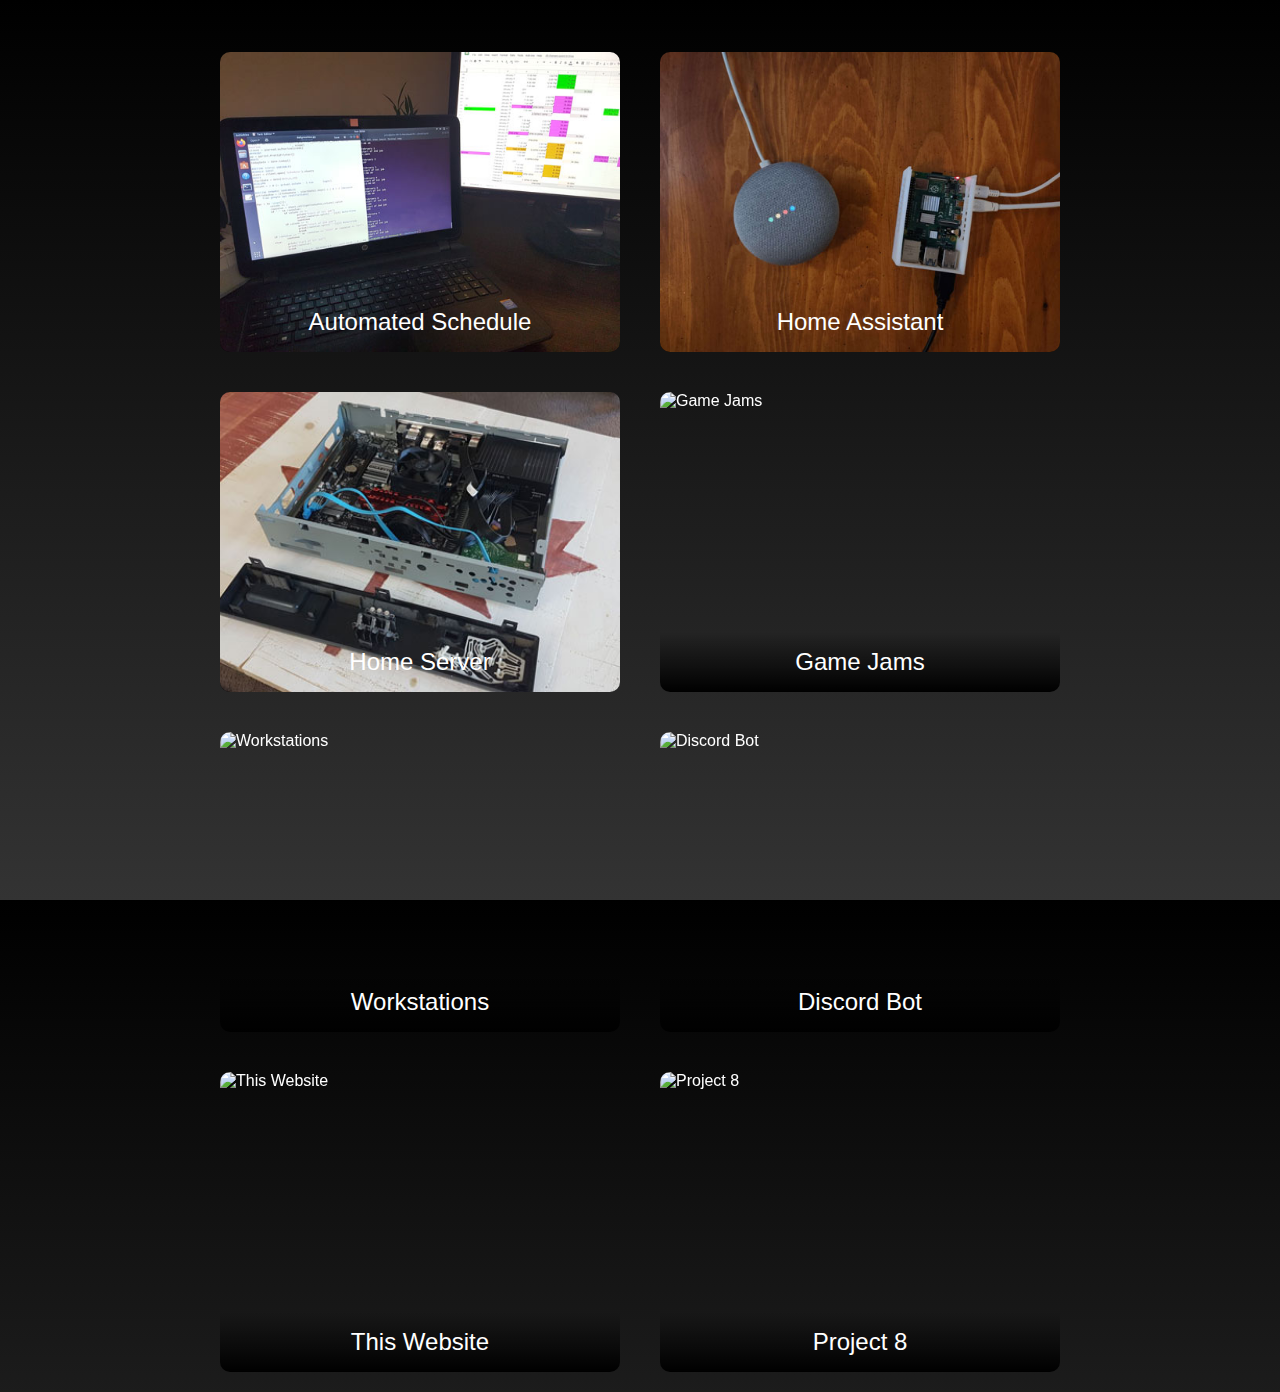
==== index.html @ 2e7d4e47 "Update index.html" ====
<!DOCTYPE html>
<html lang="en">
<head>
  <meta charset="UTF-8">
  <title>Personal Portfolio</title>
  <link rel="stylesheet" href="style.css">
</head>
<body>
  <header>
  </header>
  <main>
    <section class="project-tiles">
      <div class="tile" id="tile1">
        <img src="images/automatedschedule.jpg" alt="Automated Schedule">
        <p class="project-title">Automated Schedule</p>
        <div class="stacks">
          <img src="https://upload.wikimedia.org/wikipedia/commons/3/30/Google_Sheets_logo_%282014-2020%29.svg" alt="📗"> Google Sheets<br>
          <img src="https://upload.wikimedia.org/wikipedia/commons/thumb/6/6a/JavaScript-logo.png/600px-JavaScript-logo.png" alt="🇯🇸"> JavaScript
        </div>
      </div>
      <div class="tile" id="tile2">
        <img src="images/homeassistant.jpg" alt="Home Assistant">
        <p class="project-title">Home Assistant</p>
        <div class="stacks">
          <img src="https://upload.wikimedia.org/wikipedia/fr/3/3b/Raspberry_Pi_logo.svg" alt="🏮"> RPI<br>
          <img src="https://upload.wikimedia.org/wikipedia/commons/thumb/c/c3/Python-logo-notext.svg/1200px-Python-logo-notext.svg.png" alt="🐍"> Python
        </div>
      </div>
      <div class="typewriter hidden">
          <h1 id="weather-info">"Goodmorning sir. The current weather is cloudy, 23 degrees."</h1>
        </div>
      <div class="tile" id="tile3">
        <img src="images/server.jpg" alt="Server">
        <p class="project-title">Home Server</p>
        <div class="stacks">
          <img src="[data-uri]" alt="🛠️"/> PcPartPicker<br>
          <img src="https://static-00.iconduck.com/assets.00/wireguard-icon-2048x2048-6w5jtt33.png" alt="WireGuard"/> WireGuard
        </div>
      </div>
      </div>
      <div class="tile" id="tile4">
        <img src="https://pbs.twimg.com/profile_images/949787136030539782/LnRrYf6e.jpg" alt="Game Jams">
        <p class="project-title">Game Jams</p>
        <div class="stacks">
          <img src="https://upload.wikimedia.org/wikipedia/commons/thumb/c/c6/Unity_Hub_Logo.png/601px-Unity_Hub_Logo.png" alt="🎮"> Unity<br>
          <img src="https://upload.wikimedia.org/wikipedia/commons/thumb/0/0c/Blender_logo_no_text.svg/768px-Blender_logo_no_text.svg.png" alt="🎨"> Blender<br>
          <img src="https://upload.wikimedia.org/wikipedia/commons/thumb/0/0d/C_Sharp_wordmark.svg/512px-C_Sharp_wordmark.svg.png" alt="🇨✂️"> C#
        </div>
      </div>
      <div class="tile" id="tile5">
        <img src="https://pbs.twimg.com/profile_images/949787136030539782/LnRrYf6e.jpg" alt="Workstations">
        <p class="project-title">Workstations</p>
        <div class="stacks">
          <img src="[data-uri]" alt="🛠️"/> PcPartPicker<br>
        </div>
      </div>
      <div class="tile" id="tile6">
        <img src="https://pbs.twimg.com/profile_images/949787136030539782/LnRrYf6e.jpg" alt="Discord Bot">
        <p class="project-title">Discord Bot</p>
        <div class="stacks">
          <img src="https://images.opencollective.com/discordpy/25fb26d/logo/256.png" alt="Discordpy"> discord.py<br>
          <img src="https://upload.wikimedia.org/wikipedia/commons/thumb/9/97/Sqlite-square-icon.svg/2048px-Sqlite-square-icon.svg.png" alt="💾"/> SQLite
        </div>
      </div>
      <div class="tile" id="tile7">
        <img src="https://pbs.twimg.com/profile_images/949787136030539782/LnRrYf6e.jpg" alt="This Website">
        <p class="project-title">This Website</p>
        <div class="stacks">
          <img src="https://upload.wikimedia.org/wikipedia/commons/thumb/6/61/HTML5_logo_and_wordmark.svg/180px-HTML5_logo_and_wordmark.svg.png" alt="HTML"> HTML<br>
          <img src="https://upload.wikimedia.org/wikipedia/commons/thumb/d/d5/CSS3_logo_and_wordmark.svg/180px-CSS3_logo_and_wordmark.svg.png" alt="CSS"> CSS<br>
          <img src="https://upload.wikimedia.org/wikipedia/commons/6/6a/JavaScript-logo.png" alt="JS"> JS
        </div>
      </div>
      <div class="tile" id="tile8">
        <img src="https://pbs.twimg.com/profile_images/949787136030539782/LnRrYf6e.jpg" alt="Project 8">
        <p class="project-title">Project 8</p>
        <div class="stacks">
          <img src="https://upload.wikimedia.org/wikipedia/commons/thumb/c/c6/Unity_Hub_Logo.png/601px-Unity_Hub_Logo.png" alt="🎮"> Unity<br>
          <img src="https://upload.wikimedia.org/wikipedia/commons/thumb/0/0c/Blender_logo_no_text.svg/768px-Blender_logo_no_text.svg.png" alt="🎨"> Blender<br>
          <img src="https://upload.wikimedia.org/wikipedia/commons/thumb/0/0d/C_Sharp_wordmark.svg/512px-C_Sharp_wordmark.svg.png" alt="🇨✂️"> C#
        </div>
      </div>
      <!-- Add more tiles here -->
    </section>
    <section class="game-jams-tiles hidden">
    <div class="tile" id="game1">
        <img src="images/game1.jpg" alt="Game Jam 1">
        <p class="project-title">Game Jam Project 1</p>
    </div>
    <div class="tile" id="game2">
        <img src="images/game2.jpg" alt="Game Jam 2">
      <p class="project-title">Game Jam Project 2</p>
    </div>
    <!-- More tiles for each game jam project -->
    </section>
    <button id="reset-btn" onclick="resetImg()" style="display: none; position: fixed; z-index: 2000; top: 10px; right: 10px;">Reset</button>
  </main>
  <script src="script.js"></script>
</body>
</html>
---- style.css ----
body, html {
  margin: 0;
  padding: 0;
  height: 100%;
  background: linear-gradient(to bottom, #000, #333);
  color: white;
  font-family: Arial, sans-serif;
}

header {
  text-align: center;
  padding: 1em;
}

.project-tiles {
  display: flex;
  flex-wrap: wrap;
  justify-content: center;
  position: relative;
}

.tile {
  position: relative;
  margin: 20px;
  width: 400px;
  height: 300px;
  border-radius: 10px;
  display: flex;
  align-items: flex-end; /* Align children vertically at the bottom */
  justify-content: center; /* Center children horizontally */
  transition: transform 0.3s ease-in-out;
  overflow: hidden; /* Hide the overflowing content */
  background: linear-gradient(to bottom, transparent 0%, transparent 80%, black 100%); /* Overlay at the bottom */
}

.tile img {
  width: 100%;
  height: 100%;
  object-fit: cover;
  filter: blur(0px);
  transition: opacity 0.3s ease-in-out, filter 0.3s ease-in-out !important;
}

.tile.expanded {
  position: absolute;
  filter: blur(5px);
  top: 0;
  left: 50%;
  z-index: 1000;
  width: 400px; /* Reset the width and height */
  height: 300px; 
}

.tile.expanded img {
  object-fit: cover;
  width: 100vw; 
  height: auto;
  transition: all 0.3s;
}

.project-title, .stacks {
  position: absolute;
  width: 100%;
  text-align: center;
  transition: all 0.3s ease;
}

.project-title {
  position: absolute;
  bottom: 0;
  left: 0;
  right: 0;
  font-size: 1.5em;
  text-align: center;
  margin: 0;
  display: flex;
  align-items: center;
  justify-content: center;
  height: 20%; /* Height of the title area at the bottom of the tile */
}

.stacks {
  bottom: 0;
  opacity: 0;
}

.stacks img {
  max-width: 20px; /* Limit image size */
  vertical-align: middle;
  filter: none !important;
}

.expanded .project-title,
.expanded .stacks {
  display: none; /* Hide title and stacks in the expanded view */
}

.tile:hover .project-title {
  bottom: 35%;
}

.tile:hover .stacks {
  opacity: 1;
  bottom: 5%; /* Make text/images slide upwards */
}

.tile:not(.expanded):hover img {
  opacity: 1;
  filter: blur(5px); /* Apply blur to the image when tile is hovered */
  transition: opacity 0.5s ease-in-out;
}

.tile:hover .stacks img {
  filter: none !important;
}

#back-button {
  display: none;
  position: fixed;
  top: 10px;
  left: 10px;
  z-index: 2000; /* Make sure back button appears above expanded tiles */
}

.hidden {
  display: none;
}

.typewriter {
  position: fixed; /* or absolute */
  z-index: 2002; /* any value higher than the highest z-index used in other elements */
  top: 50%;
  left: 50%;
  transform: translate(-50%, -50%);
  width: auto; /* Adjust based on your needs */
  font-size: 2em;
  font-family: 'Courier', monospace;
}

.typewriter h1 {
  margin: 0;
  color: black;
  background-color: white;
  white-space: nowrap;
  border-right: .15em solid black;
  overflow: hidden;
  animation: typing 4.5s steps(61, end), blink-caret .5s step-end infinite;
}

@keyframes typing {
  from { width: 0; } /* Starts from zero */
  to { width: 100%; } /* Goes to 100% of whatever maximum width you've set */
}

@keyframes blink-caret {
  from, to { border-color: transparent; }
  50% { border-color: white; }
}

.container {
  position: relative;
  text-align: center;
  margin-top: 5em;
}
.container img {
  width: 200px;
  height: auto;
  transition: all 0.5s ease;
  margin: 0 10px;
}
.clone {
  position: fixed;
  top: 0;
  left: 0;
  width: 200px;
  height: auto;
  z-index: 10;
  transition: all 0.5s ease;
}
.reset-btn {
  position: fixed;
  top: 10px;
  right: 10px;
  z-index: 11;
}
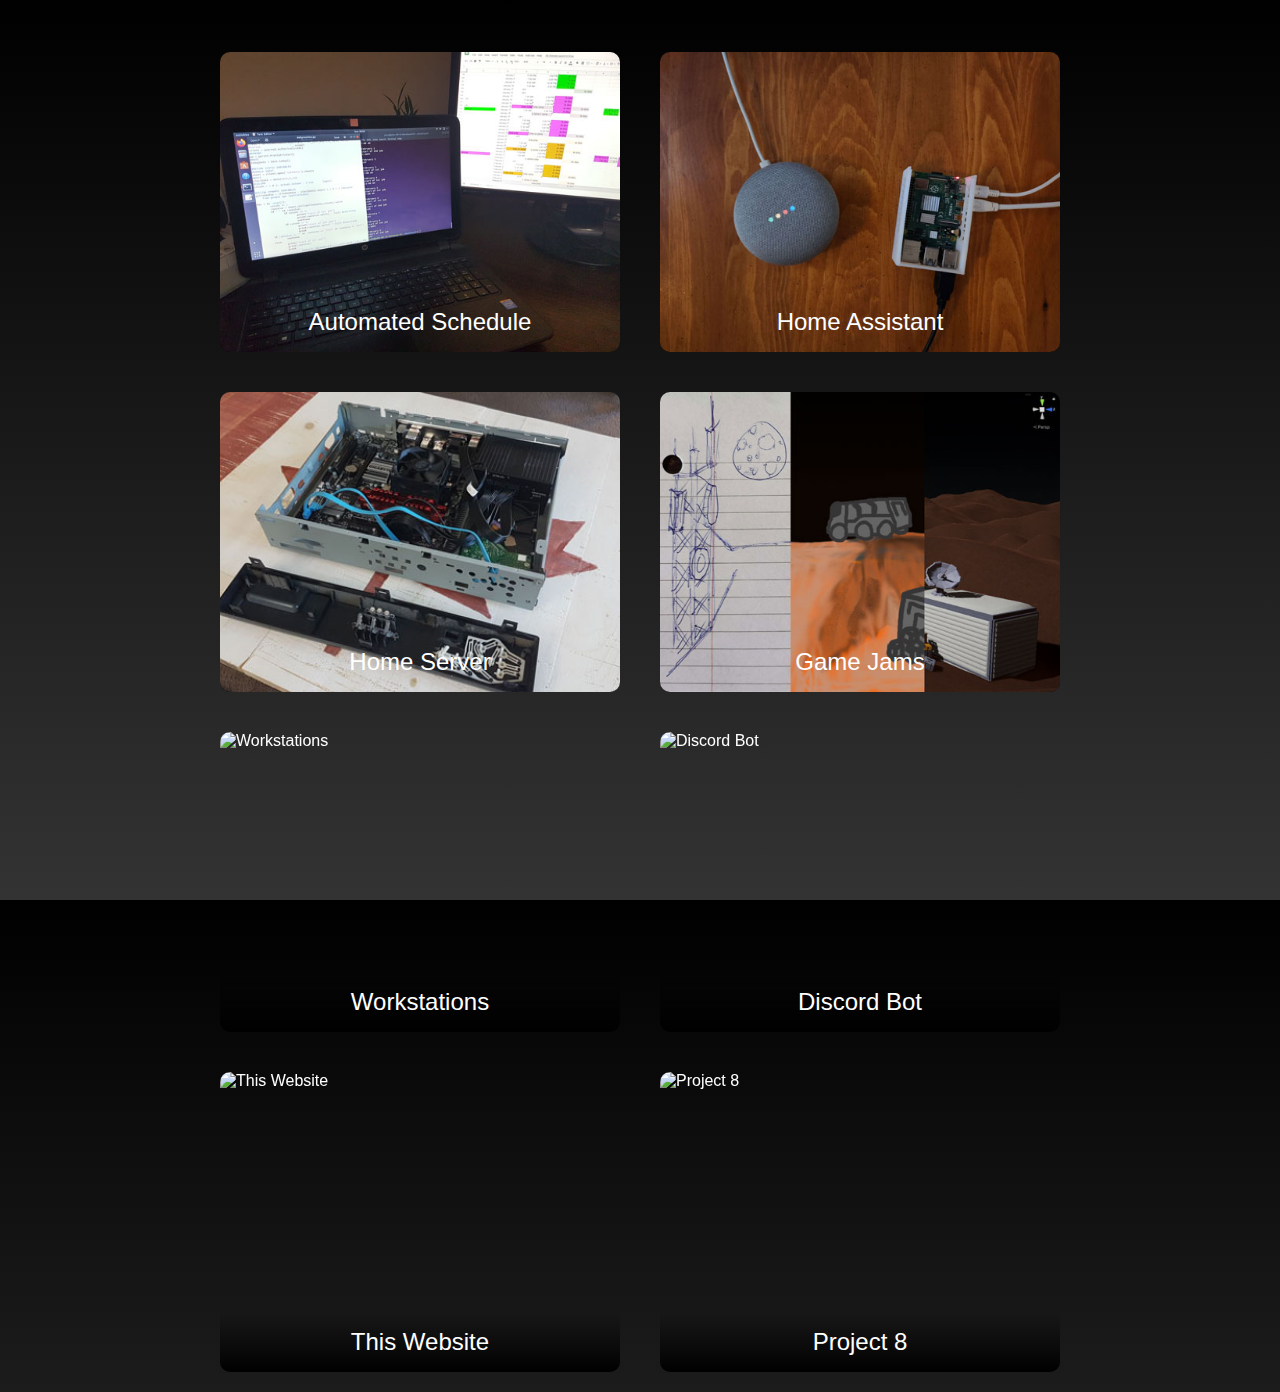
==== commit 5637753c: "Update index.html" ====
--- a/index.html
+++ b/index.html
@@ -39,7 +39,7 @@
       </div>
       </div>
       <div class="tile" id="tile4">
-        <img src="https://pbs.twimg.com/profile_images/949787136030539782/LnRrYf6e.jpg" alt="Game Jams">
+        <img src="images/gamejam.jpg" alt="Game Jams">
         <p class="project-title">Game Jams</p>
         <div class="stacks">
           <img src="https://upload.wikimedia.org/wikipedia/commons/thumb/c/c6/Unity_Hub_Logo.png/601px-Unity_Hub_Logo.png" alt="🎮"> Unity<br>
@@ -68,7 +68,7 @@
         <div class="stacks">
           <img src="https://upload.wikimedia.org/wikipedia/commons/thumb/6/61/HTML5_logo_and_wordmark.svg/180px-HTML5_logo_and_wordmark.svg.png" alt="HTML"> HTML<br>
           <img src="https://upload.wikimedia.org/wikipedia/commons/thumb/d/d5/CSS3_logo_and_wordmark.svg/180px-CSS3_logo_and_wordmark.svg.png" alt="CSS"> CSS<br>
-          <img src="https://upload.wikimedia.org/wikipedia/commons/6/6a/JavaScript-logo.png" alt="JS"> JS
+          <img src="https://upload.wikimedia.org/wikipedia/commons/thumb/6/6a/JavaScript-logo.png/600px-JavaScript-logo.png" alt="🇯🇸"> JavaScript
         </div>
       </div>
       <div class="tile" id="tile8">
@@ -84,14 +84,33 @@
     </section>
     <section class="game-jams-tiles hidden">
     <div class="tile" id="game1">
-        <img src="images/game1.jpg" alt="Game Jam 1">
-        <p class="project-title">Game Jam Project 1</p>
+        <img src="https://static.jam.host/content/eae/9/z/36e9a.png.480x384.fit.jpg" alt="ludum factorum">
+        <p class="project-title">ludum factorum</p>
     </div>
     <div class="tile" id="game2">
-        <img src="images/game2.jpg" alt="Game Jam 2">
-      <p class="project-title">Game Jam Project 2</p>
+        <img src="https://static.jam.host/content/d6f/41/z/3f80f.png.480x384.fit.jpg" alt="The Void">
+      <p class="project-title">The Void</p>
     </div>
-    <!-- More tiles for each game jam project -->
+    <div class="tile" id="game3">
+        <img src="https://static.jam.host/content/d6f/41/z/46029.png.480x384.fit.jpg" alt="Pillars of Stability">
+        <p class="project-title">Pillars of Stability</p>
+    </div>
+    <div class="tile" id="game4">
+        <img src="https://static.jam.host/content/eae/9/z/4d5e1.png.480x384.fit.jpg" alt="Shades of Deception">
+      <p class="project-title">Shades of Deception</p>
+    </div>
+    <div class="tile" id="game5">
+        <img src="https://static.jam.host/content/07e/33/z/51601.png.480x384.fit.jpg" alt="Bear's Home Repairs">
+        <p class="project-title">Bear's Home Repairs</p>
+    </div>
+    <div class="tile" id="game6">
+        <img src="https://static.jam.host/content/eae/9/z/561b2.png.480x384.fit.jpg" alt="Harvest 31">
+        <p class="project-title">Harvest 31</p>
+    </div>
+    <div class="tile" id="game7">
+        <img src="https://static.jam.host/content/07e/33/z/5b0fd.png.480x384.fit.jpg" alt="The Time I was Reincarnated as a Delivery Driver in a Video Game and had to ...">
+        <p class="project-title">The Time I was Reincarnated as a Delivery Driver in a Video Game and had to ...</p>
+    </div>
     </section>
     <button id="reset-btn" onclick="resetImg()" style="display: none; position: fixed; z-index: 2000; top: 10px; right: 10px;">Reset</button>
   </main>
--- a/style.css
+++ b/style.css
@@ -7,16 +7,31 @@
   font-family: Arial, sans-serif;
 }
 
+.game-jams-tiles.show {
+    display: flex;
+}
+
 header {
   text-align: center;
   padding: 1em;
 }
 
-.project-tiles {
+.project-tiles, .game-jams-tiles {
   display: flex;
   flex-wrap: wrap;
   justify-content: center;
   position: relative;
+}
+
+.game-jams-tiles {
+  z-index: 1001;
+  position: fixed;
+  top: 0;
+  left: 0;
+  right: 0;
+  bottom: 0;
+  overflow-y: auto;
+  top: 32px;
 }
 
 .tile {
@@ -26,11 +41,11 @@
   height: 300px;
   border-radius: 10px;
   display: flex;
-  align-items: flex-end; /* Align children vertically at the bottom */
-  justify-content: center; /* Center children horizontally */
+  align-items: flex-end;
+  justify-content: center;
   transition: transform 0.3s ease-in-out;
-  overflow: hidden; /* Hide the overflowing content */
-  background: linear-gradient(to bottom, transparent 0%, transparent 80%, black 100%); /* Overlay at the bottom */
+  overflow: hidden;
+  background: linear-gradient(to bottom, transparent 0%, transparent 80%, black 100%);
 }
 
 .tile img {
@@ -47,7 +62,7 @@
   top: 0;
   left: 50%;
   z-index: 1000;
-  width: 400px; /* Reset the width and height */
+  width: 400px;
   height: 300px; 
 }
 
@@ -76,7 +91,7 @@
   display: flex;
   align-items: center;
   justify-content: center;
-  height: 20%; /* Height of the title area at the bottom of the tile */
+  height: 20%;
 }
 
 .stacks {
@@ -85,14 +100,14 @@
 }
 
 .stacks img {
-  max-width: 20px; /* Limit image size */
+  max-width: 20px;
   vertical-align: middle;
   filter: none !important;
 }
 
 .expanded .project-title,
 .expanded .stacks {
-  display: none; /* Hide title and stacks in the expanded view */
+  display: none;
 }
 
 .tile:hover .project-title {
@@ -101,12 +116,12 @@
 
 .tile:hover .stacks {
   opacity: 1;
-  bottom: 5%; /* Make text/images slide upwards */
+  bottom: 5%;
 }
 
 .tile:not(.expanded):hover img {
   opacity: 1;
-  filter: blur(5px); /* Apply blur to the image when tile is hovered */
+  filter: blur(5px);
   transition: opacity 0.5s ease-in-out;
 }
 
@@ -119,7 +134,7 @@
   position: fixed;
   top: 10px;
   left: 10px;
-  z-index: 2000; /* Make sure back button appears above expanded tiles */
+  z-index: 2100;
 }
 
 .hidden {
@@ -127,12 +142,12 @@
 }
 
 .typewriter {
-  position: fixed; /* or absolute */
-  z-index: 2002; /* any value higher than the highest z-index used in other elements */
+  position: fixed;
+  z-index: 2002;
   top: 50%;
   left: 50%;
   transform: translate(-50%, -50%);
-  width: auto; /* Adjust based on your needs */
+  width: auto;
   font-size: 2em;
   font-family: 'Courier', monospace;
 }
@@ -148,8 +163,8 @@
 }
 
 @keyframes typing {
-  from { width: 0; } /* Starts from zero */
-  to { width: 100%; } /* Goes to 100% of whatever maximum width you've set */
+  from { width: 0; }
+  to { width: 100%; }
 }
 
 @keyframes blink-caret {
@@ -181,5 +196,5 @@
   position: fixed;
   top: 10px;
   right: 10px;
-  z-index: 11;
-}
+  z-index: 2100;
+}
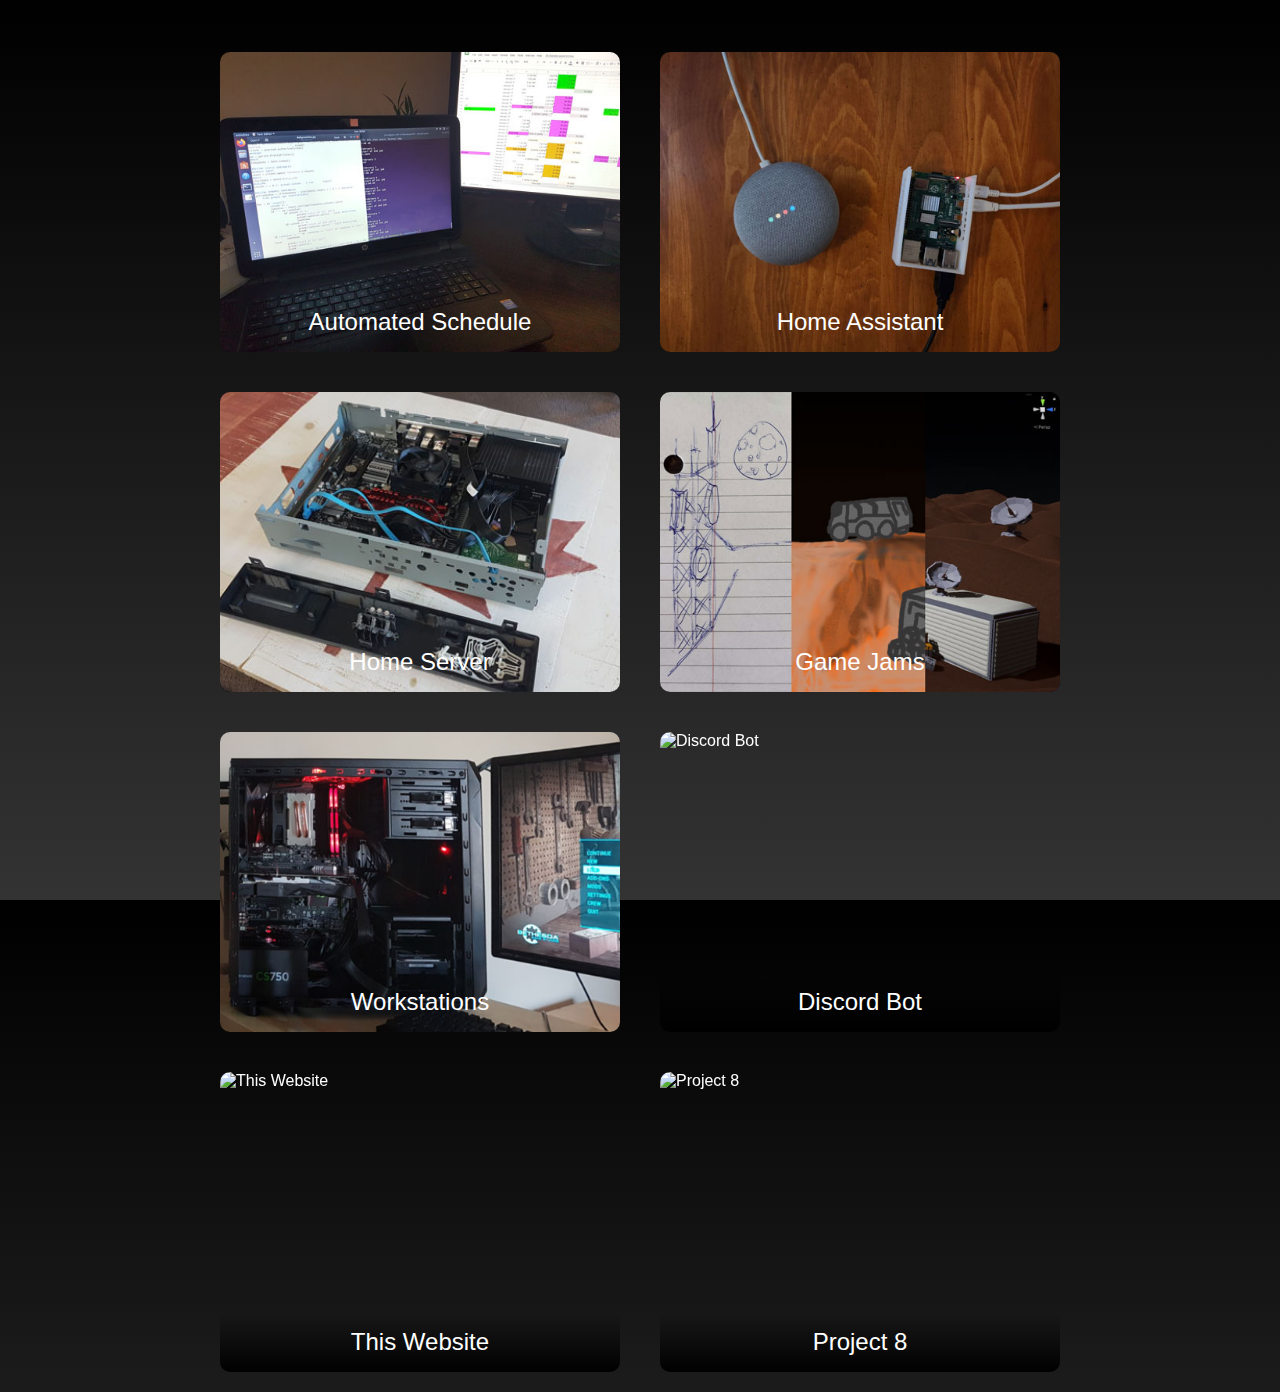
==== commit 4f954098: "Update index.html" ====
--- a/index.html
+++ b/index.html
@@ -48,7 +48,7 @@
         </div>
       </div>
       <div class="tile" id="tile5">
-        <img src="https://pbs.twimg.com/profile_images/949787136030539782/LnRrYf6e.jpg" alt="Workstations">
+        <img src="images/workstation.jpg" alt="Workstations">
         <p class="project-title">Workstations</p>
         <div class="stacks">
           <img src="[data-uri]" alt="🛠️"/> PcPartPicker<br>
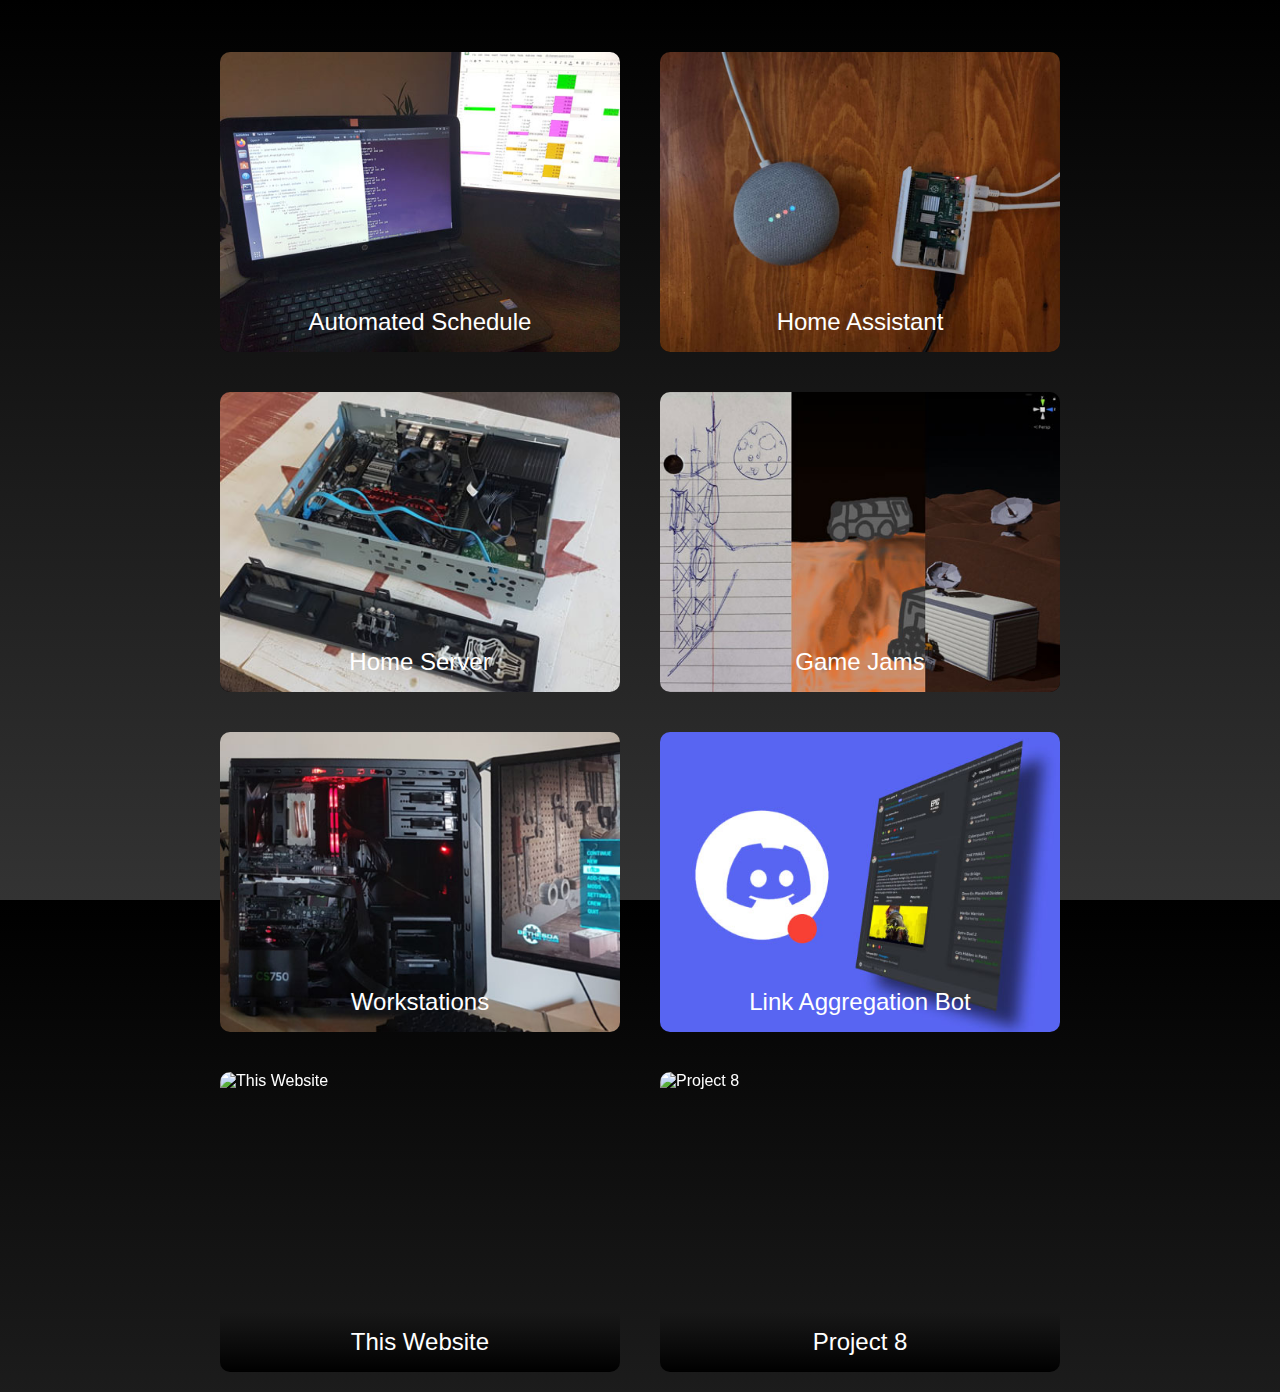
==== commit ef8f3fb5: "Update index.html" ====
--- a/index.html
+++ b/index.html
@@ -55,8 +55,8 @@
         </div>
       </div>
       <div class="tile" id="tile6">
-        <img src="https://pbs.twimg.com/profile_images/949787136030539782/LnRrYf6e.jpg" alt="Discord Bot">
-        <p class="project-title">Discord Bot</p>
+        <img src="images/vibeoganebot.jpg" alt="Discord Bot">
+        <p class="project-title">Link Aggregation Bot</p>
         <div class="stacks">
           <img src="https://images.opencollective.com/discordpy/25fb26d/logo/256.png" alt="Discordpy"> discord.py<br>
           <img src="https://upload.wikimedia.org/wikipedia/commons/thumb/9/97/Sqlite-square-icon.svg/2048px-Sqlite-square-icon.svg.png" alt="💾"/> SQLite
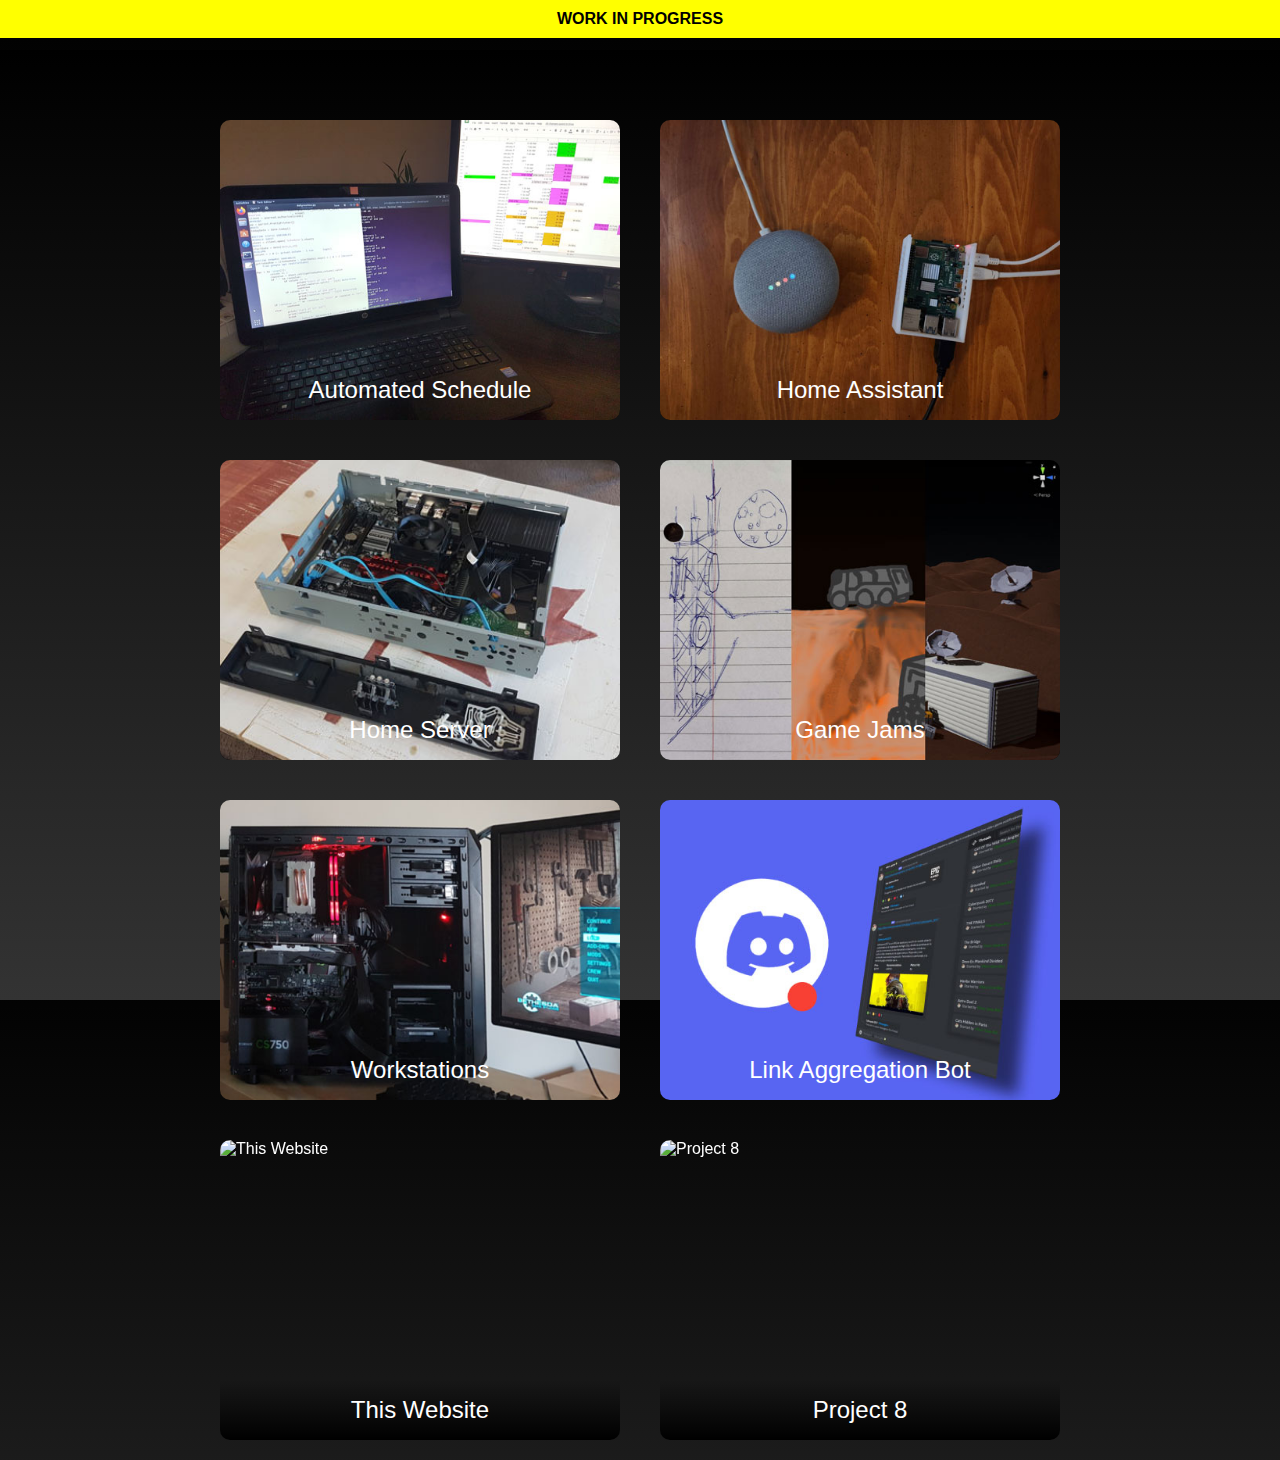
==== commit bbc1ab9e: "Update index.html" ====
--- a/index.html
+++ b/index.html
@@ -6,12 +6,18 @@
   <link rel="stylesheet" href="style.css">
 </head>
 <body>
-  <header>
+  <header class="work-in-progress-bar">
+    WORK IN PROGRESS
   </header>
   <main>
     <section class="project-tiles">
       <div class="tile" id="tile1">
         <img src="images/automatedschedule.jpg" alt="Automated Schedule">
+        <div class="detailed-description hidden">
+          <p>Started in 2015 when I was working at The Source, the 'Automated Schedule' was first built to keep track of my constantly changing scheduled hours. It quickly became more than just a schedule tracker as I incorporated features to monitor my earnings and commission. Over the years, it has turned into an essential tool for budgeting and tax referencing.</p>
+          <p>The need to manually update the system each week reminded me of the scripting capabilities in Microsoft Excel. Having some background in simple macros, I searched for a similar solution in Google Sheets. This exploration led me to Google Apps Script, a perfect fit since it's based on JavaScript, which I had experience with. Automating the extension of columns, formulas, and color coding led to features like displaying holidays, tracking actual worked hours against the schedule to calculate overtime and discrepancies, and breaking down taxes (for each pay period and total).</p>
+          <p>Today, this tool not only displays holidays and manages color coding but also provides a detailed breakdown of taxes and total hours worked each month, helping me keep a precise record of my financials. I continue to use this system almost a decade later, proving its enduring utility and effectiveness."</p>
+        </div>
         <p class="project-title">Automated Schedule</p>
         <div class="stacks">
           <img src="https://upload.wikimedia.org/wikipedia/commons/3/30/Google_Sheets_logo_%282014-2020%29.svg" alt="📗"> Google Sheets<br>
@@ -20,6 +26,11 @@
       </div>
       <div class="tile" id="tile2">
         <img src="images/homeassistant.jpg" alt="Home Assistant">
+        <div class="detailed-description hidden">
+          <p>I've always been fascinated with the idea of a "smart home" and smart technology. I stumbled across a Google Home Mini sale for $25 each and decided that four was enough coverage for the majority of my apartment. This setup not only provides my preferred background sounds—like instrumental music, smooth jazz, lofi, and natural ambiances such as rain or a fireplace—but also gives my laptop a break.</p>
+          <p>My experience with Google Home was limited; I had only temporarily used a Google phone and found its UI and settings too rigid, preferring Samsung instead. Nevertheless, my experiments with a Raspberry Pi piqued my interest in potential integrations. This led to discovering pychromecast, which, despite its occasional inconsistencies in queuing YouTube links, fit well with my programming interests and significantly improved my sleep.</p>
+          <p>Encouraged by the initial success, I expanded the system's capabilities to include personal daily assistance. Using the schedule tracking from my Automated Schedule project, I set Google Home to wake me up one hour and thirty minutes before my work start time, remind me to go to bed eight hours before, and give a final reminder thirty minutes before bedtime. Additionally, it provides weather updates and bus schedules each morning, tailored to my daily activities.</p>
+        </div>
         <p class="project-title">Home Assistant</p>
         <div class="stacks">
           <img src="https://upload.wikimedia.org/wikipedia/fr/3/3b/Raspberry_Pi_logo.svg" alt="🏮"> RPI<br>
@@ -31,6 +42,12 @@
         </div>
       <div class="tile" id="tile3">
         <img src="images/server.jpg" alt="Server">
+        <div class="detailed-description hidden">
+          <p>I've always been interested in creating a dedicated server that could remain operational around the clock—hosting FTP, video game servers, bots, movies, and more. While browsing pcpartpicker, I came across an intriguing "incognito" or "sleeper" build, reminiscent of a sleeper car but using an old radio instead of an old beige tower. I bookmarked this innovative idea for future inspiration.</p>
+          <p>A few months later, while ordering a replacement motherboard for a friend’s laptop, I received the wrong item: a micro ATX motherboard, unexpectedly perfect for my first home server. It boasted RAID support, onboard graphics, and compatibility with older chipsets. This mistake kicked off my search for an old radio or similar enclosure to house the server. Despite visits to places like Value Village and Goodwill, I found nothing suitable until an accidental discovery at my cousin's house. I found their old Bell satellite receiver/HD PVR box while searching for an ethernet cable. The measurements were perfect, the condition was impeccable—it was an ideal match.</p>
+          <p>I built the server inside the Bell box, running it 24/7 for several years now on Windows 10. It hosts a Minecraft server, multiple Discord bots, and continuously streams VLC TV shows for background noise. The performance of the integrated graphics still surprises me given their workload. For assembly, I used three standoffs to mount the motherboard safely and secured everything else with velcro strips—the SSD is attached to the inside top of the case. I added a 3D printed LED holder to the front panel for power and load indicators, and integrated a toggle switch behind the original power button for aesthetic consistency.</p>
+          <p>Originally, the only modifications were holes in the bottom and back for the power supply fan and motherboard I/O. Later, I added a hole on the top for a small CPU fan and another in the front panel for a programmable LCD display that shows CPU and RAM usage. It’s almost miraculous how well everything fits together, with just 2mm of clearance above the CPU fan and standoffs.</p>
+        </div>
         <p class="project-title">Home Server</p>
         <div class="stacks">
           <img src="[data-uri]" alt="🛠️"/> PcPartPicker<br>
@@ -112,7 +129,7 @@
         <p class="project-title">The Time I was Reincarnated as a Delivery Driver in a Video Game and had to ...</p>
     </div>
     </section>
-    <button id="reset-btn" onclick="resetImg()" style="display: none; position: fixed; z-index: 2000; top: 10px; right: 10px;">Reset</button>
+    <button id="reset-btn" onclick="resetImg()" style="display: none; position: fixed; z-index: 2000; top: 10px; right: 10px;">BACK</button>
   </main>
   <script src="script.js"></script>
 </body>
--- a/style.css
+++ b/style.css
@@ -5,15 +5,33 @@
   background: linear-gradient(to bottom, #000, #333);
   color: white;
   font-family: Arial, sans-serif;
-}
-
-.game-jams-tiles.show {
-    display: flex;
+  padding-top: 50px;
 }
 
 header {
   text-align: center;
   padding: 1em;
+}
+
+.typewriter {
+  position: fixed;
+  z-index: 2002;
+  top: 50%;
+  left: 50%;
+  transform: translate(-50%, -50%);
+  width: auto;
+  font-size: 2em;
+  font-family: 'Courier', monospace;
+}
+
+.typewriter h1 {
+  margin: 0;
+  color: black;
+  background-color: white;
+  white-space: nowrap;
+  border-right: .15em solid black;
+  overflow: hidden;
+  animation: typing 4.5s steps(61, end), blink-caret .5s step-end infinite;
 }
 
 .project-tiles, .game-jams-tiles {
@@ -25,13 +43,19 @@
 
 .game-jams-tiles {
   z-index: 1001;
-  position: fixed;
+  position: relative;
   top: 0;
   left: 0;
   right: 0;
   bottom: 0;
-  overflow-y: auto;
-  top: 32px;
+  overflow: hidden;
+  flex-wrap: wrap;
+  justify-content: center;
+  align-items: flex-start;
+}
+
+.game-jams-tiles.show {
+    display: flex;
 }
 
 .tile {
@@ -48,14 +72,6 @@
   background: linear-gradient(to bottom, transparent 0%, transparent 80%, black 100%);
 }
 
-.tile img {
-  width: 100%;
-  height: 100%;
-  object-fit: cover;
-  filter: blur(0px);
-  transition: opacity 0.3s ease-in-out, filter 0.3s ease-in-out !important;
-}
-
 .tile.expanded {
   position: absolute;
   filter: blur(5px);
@@ -64,6 +80,14 @@
   z-index: 1000;
   width: 400px;
   height: 300px; 
+}
+
+.tile img {
+  width: 100%;
+  height: 100%;
+  object-fit: cover;
+  filter: blur(0px);
+  transition: opacity 0.3s ease-in-out, filter 0.3s ease-in-out !important;
 }
 
 .tile.expanded img {
@@ -105,11 +129,6 @@
   filter: none !important;
 }
 
-.expanded .project-title,
-.expanded .stacks {
-  display: none;
-}
-
 .tile:hover .project-title {
   bottom: 35%;
 }
@@ -129,37 +148,17 @@
   filter: none !important;
 }
 
+.expanded .project-title,
+.expanded .stacks {
+  display: none;
+}
+
 #back-button {
   display: none;
   position: fixed;
   top: 10px;
   left: 10px;
   z-index: 2100;
-}
-
-.hidden {
-  display: none;
-}
-
-.typewriter {
-  position: fixed;
-  z-index: 2002;
-  top: 50%;
-  left: 50%;
-  transform: translate(-50%, -50%);
-  width: auto;
-  font-size: 2em;
-  font-family: 'Courier', monospace;
-}
-
-.typewriter h1 {
-  margin: 0;
-  color: black;
-  background-color: white;
-  white-space: nowrap;
-  border-right: .15em solid black;
-  overflow: hidden;
-  animation: typing 4.5s steps(61, end), blink-caret .5s step-end infinite;
 }
 
 @keyframes typing {
@@ -172,29 +171,20 @@
   50% { border-color: white; }
 }
 
-.container {
-  position: relative;
-  text-align: center;
-  margin-top: 5em;
+.hidden {
+  display: none;
 }
-.container img {
-  width: 200px;
-  height: auto;
-  transition: all 0.5s ease;
-  margin: 0 10px;
+
+.work-in-progress-bar {
+  background-color: yellow; /* Yellow background */
+  color: black; /* Black text */
+  text-align: center; /* Centers text */
+  width: 100%; /* Full width */
+  padding: 10px 0; /* Some padding to give it height */
+  box-sizing: border-box; /* Makes sure padding doesn't add to the width */
+  position: fixed; /* Fixed at the top */
+  top: 0; /* Aligns to the top of the page */
+  left: 0; /* Aligns to the left of the page */
+  z-index: 2000; /* Ensures it's on top of other elements */
+  font-weight: bold;
 }
-.clone {
-  position: fixed;
-  top: 0;
-  left: 0;
-  width: 200px;
-  height: auto;
-  z-index: 10;
-  transition: all 0.5s ease;
-}
-.reset-btn {
-  position: fixed;
-  top: 10px;
-  right: 10px;
-  z-index: 2100;
-}
